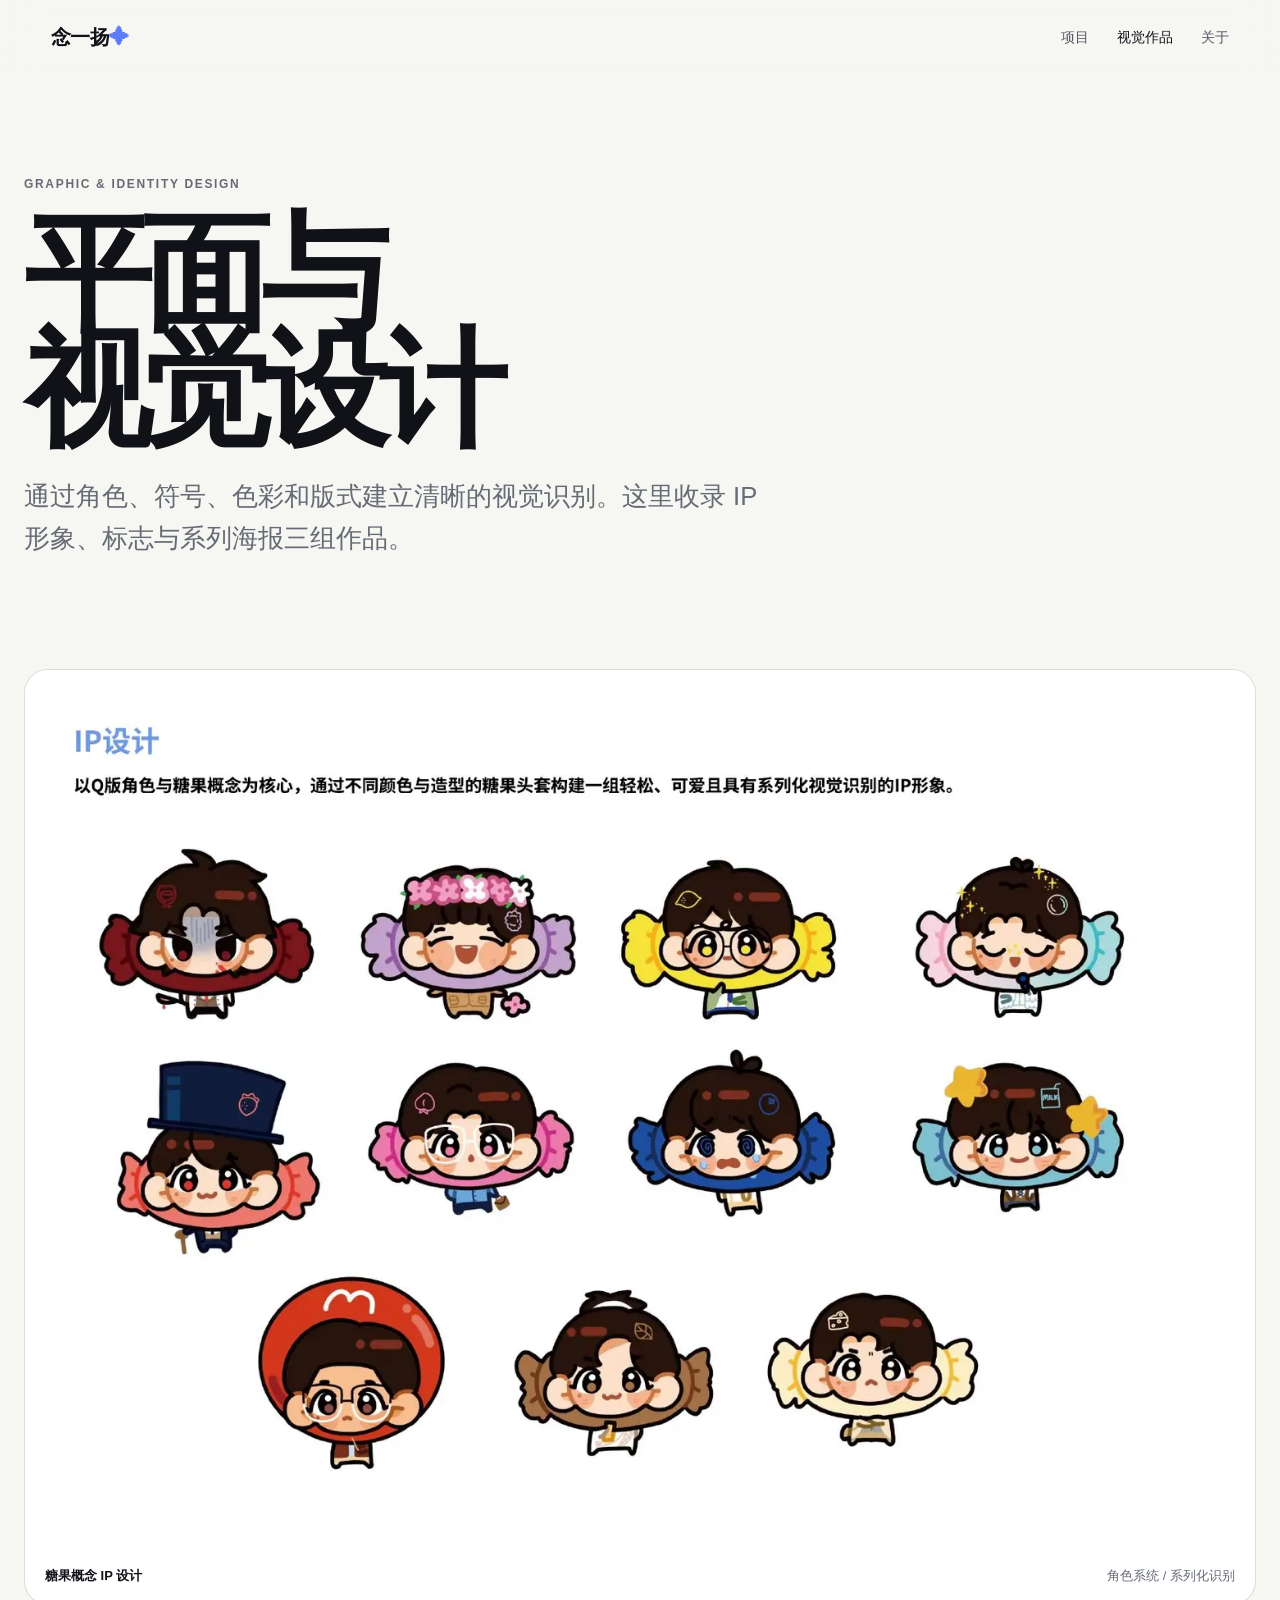
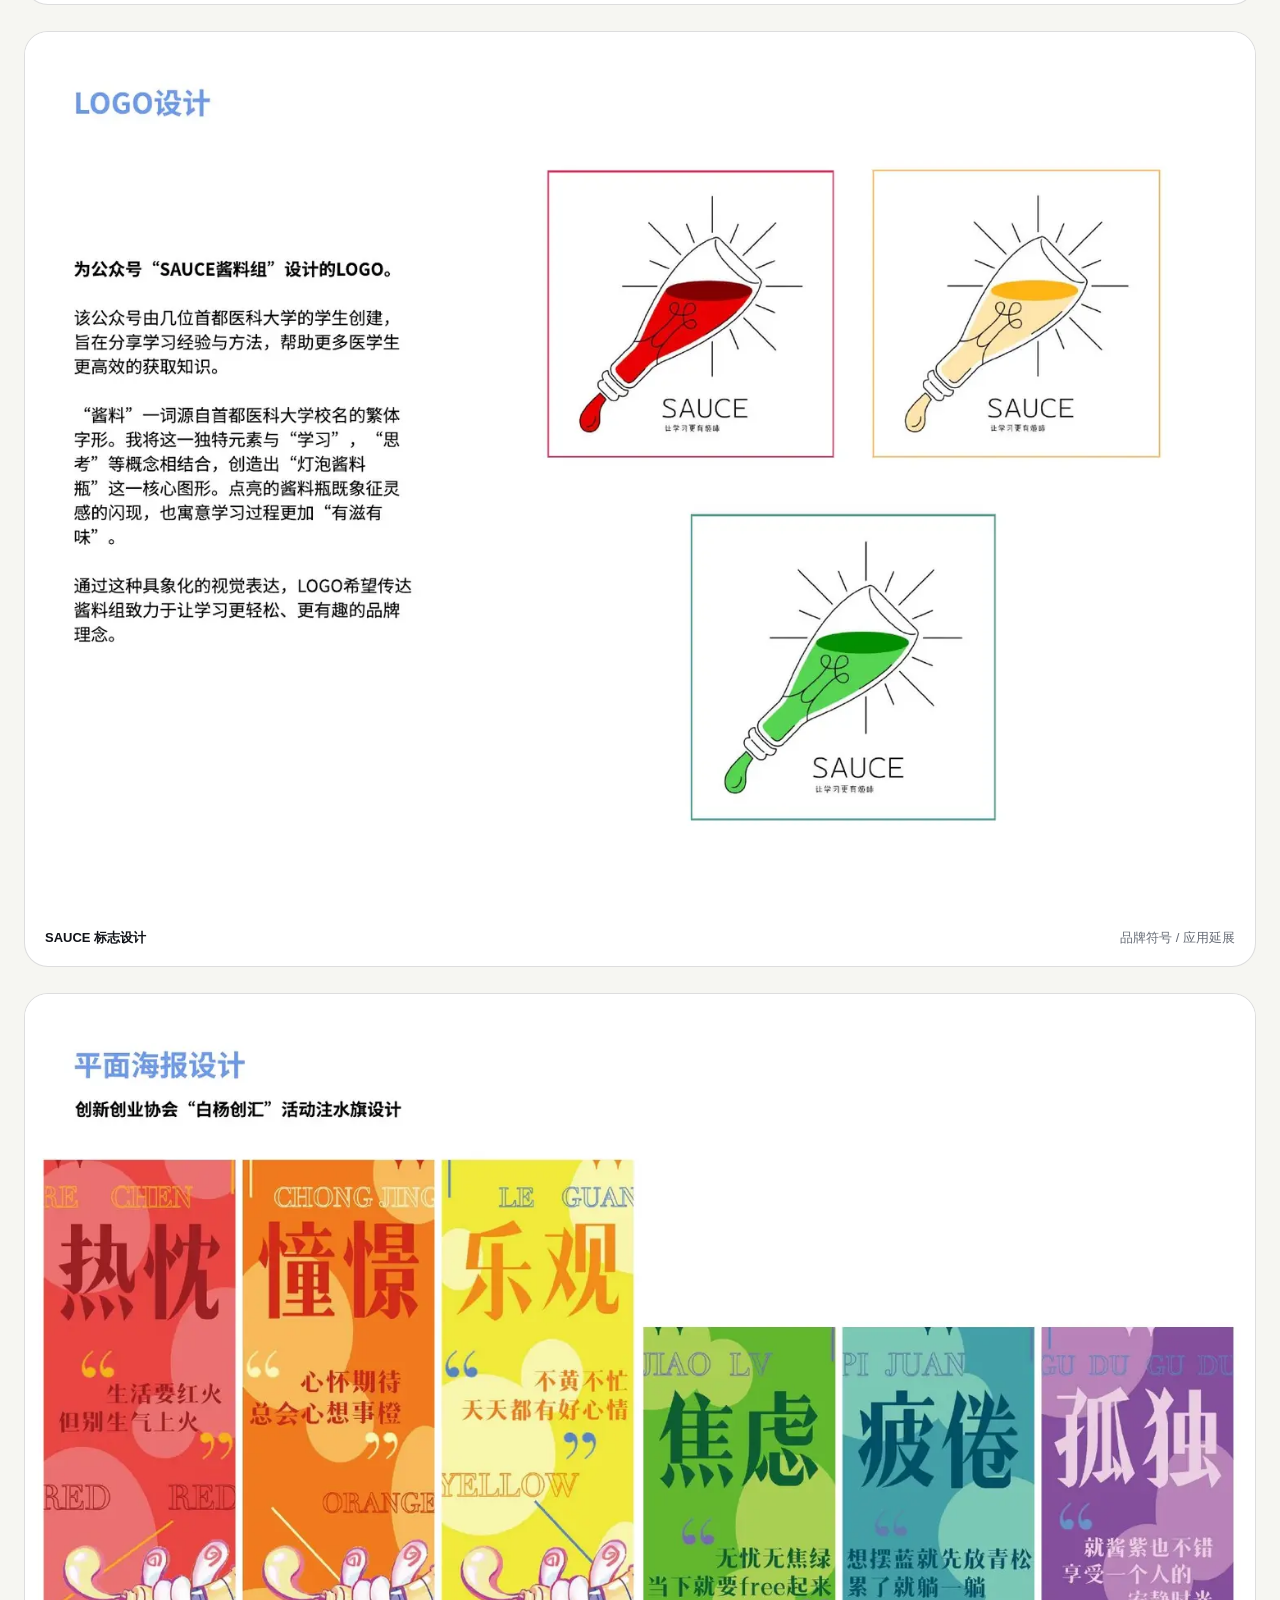
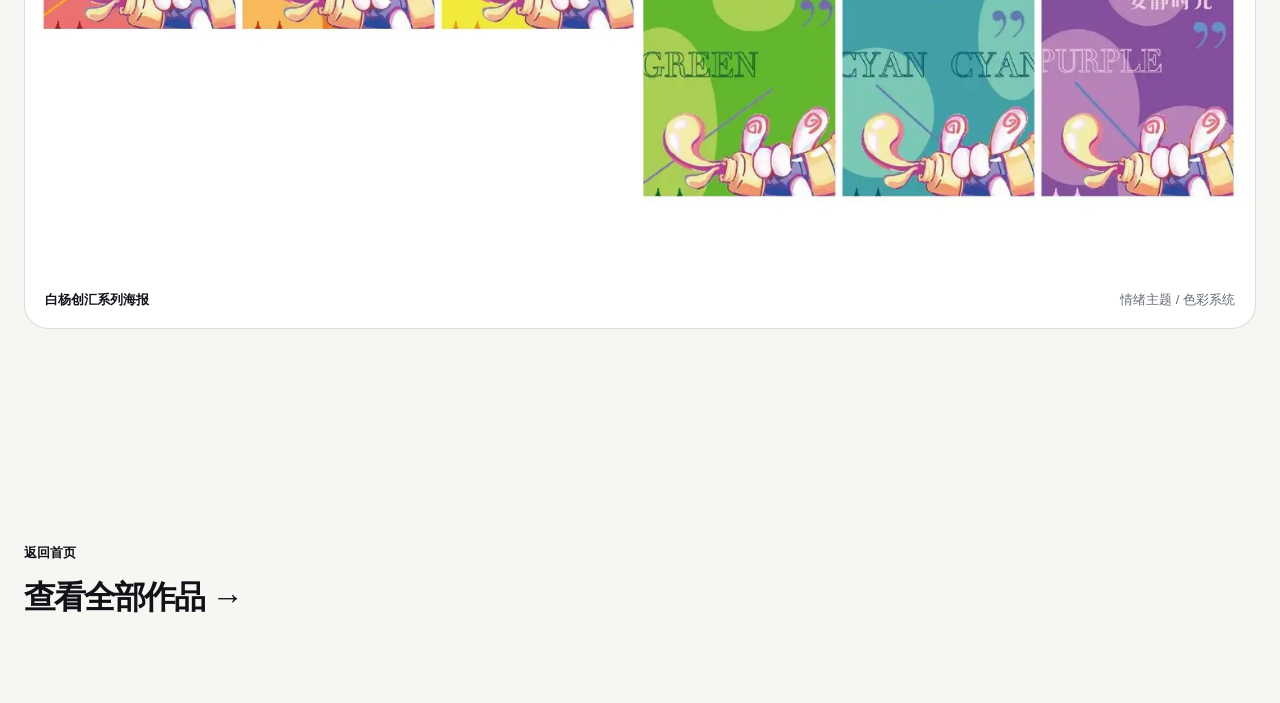
==== visual/graphic-design.html @ c4286728 "added porfolio" ====
<!doctype html>
<html lang="zh-CN"><head><meta charset="utf-8"><meta name="viewport" content="width=device-width,initial-scale=1"><meta name="description" content="念一扬的IP设计、标志设计与系列海报作品。"><title>平面设计｜念一扬作品集</title><link rel="stylesheet" href="../assets/styles.css"></head>
<body><a class="skip-link" href="#main">跳到正文</a><nav class="site-nav" aria-label="主导航"><a class="brand" href="../index.html">念一扬<span style="color:#5c7cff">✦</span></a><button class="menu-toggle" aria-expanded="false" aria-label="打开菜单">菜单</button><div class="nav-links"><a href="../index.html#work">项目</a><a href="../index.html#visual" aria-current="page">视觉作品</a><a href="../index.html#about">关于</a></div></nav>
<main id="main"><header class="archive-hero"><div class="shell"><span class="eyebrow">Graphic & Identity Design</span><h1>平面与<br>视觉设计</h1><p>通过角色、符号、色彩和版式建立清晰的视觉识别。这里收录 IP 形象、标志与系列海报三组作品。</p></div></header>
<section class="gallery-section"><div class="shell graphic-grid">
  <figure class="gallery-item reveal"><img src="../assets/images/visual/work-34.webp" alt="以Q版角色与糖果为核心的系列IP设计" loading="lazy"><figcaption><strong>糖果概念 IP 设计</strong><span>角色系统 / 系列化识别</span></figcaption></figure>
  <figure class="gallery-item reveal"><img src="../assets/images/visual/work-35.webp" alt="SAUCE酱料品牌标志设计" loading="lazy"><figcaption><strong>SAUCE 标志设计</strong><span>品牌符号 / 应用延展</span></figcaption></figure>
  <figure class="gallery-item reveal"><img src="../assets/images/visual/work-36.webp" alt="白杨创汇活动注水旗系列海报设计" loading="lazy"><figcaption><strong>白杨创汇系列海报</strong><span>情绪主题 / 色彩系统</span></figcaption></figure>
</div></section><a class="next-project" href="../index.html#visual"><div class="shell"><small>返回首页</small><h2>查看全部作品 →</h2></div></a></main>
<div class="lightbox" role="dialog" aria-modal="true"><button aria-label="关闭">×</button><img alt="放大的平面设计作品"></div><script src="../assets/site.js"></script></body></html>
---- assets/styles.css ----
:root {
  --ink: #101218;
  --paper: #f6f6f2;
  --muted: #666b75;
  --line: rgba(16, 18, 24, .14);
  --blue: #5c7cff;
  --radius: 26px;
  --max: 1240px;
}

* { box-sizing: border-box; }
html { scroll-behavior: smooth; }
body {
  margin: 0;
  color: var(--ink);
  background: var(--paper);
  font-family: Inter, "Noto Sans SC", "PingFang SC", "Microsoft YaHei", sans-serif;
  line-height: 1.65;
}
a { color: inherit; text-decoration: none; }
img { display: block; max-width: 100%; }
button { font: inherit; }

.skip-link { position: fixed; left: 16px; top: -60px; z-index: 99; padding: 10px 16px; background: #fff; border-radius: 12px; }
.skip-link:focus { top: 16px; }
.site-nav {
  position: fixed; inset: 0 0 auto; z-index: 40; height: 76px;
  display: flex; align-items: center; justify-content: space-between;
  padding: 0 clamp(22px, 4vw, 64px); background: rgba(246,246,242,.82);
  backdrop-filter: blur(18px); border-bottom: 1px solid transparent;
  transition: border-color .25s, background .25s;
}
.site-nav.scrolled { border-color: var(--line); background: rgba(246,246,242,.94); }
.brand { font-weight: 760; letter-spacing: -.04em; font-size: 20px; }
.nav-links { display: flex; gap: 28px; align-items: center; font-size: 14px; }
.nav-links a { color: #555a65; }
.nav-links a:hover, .nav-links a[aria-current="page"] { color: var(--ink); }
.menu-toggle { display: none; border: 0; background: none; padding: 8px; }

.shell { width: min(var(--max), calc(100% - 48px)); margin-inline: auto; }
.eyebrow { font-size: 12px; font-weight: 700; letter-spacing: .14em; text-transform: uppercase; color: var(--muted); }
.display { margin: 0; font-size: clamp(48px, 6.4vw, 64px); line-height: 1.12; letter-spacing: -.05em; font-weight: 740; }
.lede { max-width: 760px; font-size: clamp(19px, 2.1vw, 30px); line-height: 1.45; letter-spacing: -.025em; color: #313541; }
.button { display: inline-flex; align-items: center; gap: 8px; min-height: 48px; padding: 0 18px; border: 1px solid var(--line); border-radius: 999px; font-weight: 650; font-size: 14px; transition: transform .2s, background .2s; }
.button:hover { transform: translateY(-2px); background: #fff; }
.button.dark { color: #fff; background: var(--ink); border-color: var(--ink); }

.home-hero { min-height: 100svh; display: flex; align-items: flex-end; padding: 150px 0 70px; position: relative; overflow: hidden; }
.home-hero::before, .home-hero::after { content: ""; position: absolute; border-radius: 50%; filter: blur(2px); pointer-events: none; }
.home-hero::before { width: 52vw; height: 52vw; right: -14vw; top: -20vw; background: radial-gradient(circle, rgba(91,126,255,.20), transparent 67%); }
.home-hero::after { width: 30vw; height: 30vw; left: -12vw; bottom: -12vw; background: radial-gradient(circle, rgba(255,188,106,.18), transparent 70%); }
.hero-topline { display: flex; justify-content: space-between; gap: 28px; align-items: end; margin-bottom: 34px; }
.hero-title .spark { color: var(--blue); font-size: .46em; vertical-align: top; margin-left: .08em; }
.hero-foot { margin-top: 40px; display: grid; grid-template-columns: 1fr 1fr; gap: 30px; align-items: end; }
.hero-foot p { margin: 0; max-width: 650px; font-size: 18px; color: #4c505a; }
.scroll-cue { justify-self: end; color: var(--muted); font-size: 13px; }

.section { padding: 120px 0; }
.section-head { display: grid; grid-template-columns: 1fr 2fr; gap: 32px; align-items: start; margin-bottom: 52px; }
.section-head h2 { margin: 0; font-size: clamp(34px, 5vw, 48px); line-height: 1; letter-spacing: -.055em; }
.section-head p { margin: 28px 0 0; max-width: 980px; font-size: 18px; line-height: 1.8; color: var(--muted); }

.relation-grid { display: grid; grid-template-columns: repeat(4, 1fr); border: 1px solid var(--line); border-radius: var(--radius); overflow: hidden; background: rgba(255,255,255,.45); }
.relation { padding: 30px 24px; min-height: 215px; border-right: 1px solid var(--line); display: flex; flex-direction: column; justify-content: space-between; transition: background .25s; }
.relation:last-child { border-right: 0; }
.relation:hover { background: #fff; }
.relation strong { font-size: 28px; letter-spacing: -.04em; }
.relation span { font-size: 13px; color: var(--muted); }

.project-list { display: grid; gap: 26px; }
.project-card { --accent: #ff9f43; display: grid; grid-template-columns: 1.08fr .92fr; min-height: 610px; border-radius: 34px; overflow: hidden; background: #fff; }
.project-card:nth-child(even) .project-copy { order: 2; }
.project-card:nth-child(even) .project-image { order: 1; }
.project-copy { padding: clamp(34px, 5vw, 72px); display: flex; flex-direction: column; justify-content: space-between; }
.project-number { font-size: 13px; color: var(--accent); font-weight: 800; letter-spacing: .14em; }
.project-copy h3 { margin: 18px 0; font-size: clamp(40px, 5vw, 74px); line-height: 1; letter-spacing: -.06em; }
.project-copy p { color: var(--muted); max-width: 540px; }
.tags { display: flex; flex-wrap: wrap; gap: 8px; margin: 22px 0 30px; }
.tag { padding: 7px 11px; border: 1px solid var(--line); border-radius: 999px; font-size: 12px; }
.project-image { min-height: 470px; overflow: hidden; background: var(--accent); }
.project-image img { width: 100%; height: 100%; object-fit: cover; transition: transform .7s cubic-bezier(.2,.7,.2,1); }
.project-card:hover .project-image img { transform: scale(1.035); }
.project-card.stay { --accent: #ef8b27; }
.project-card.theatre { --accent: #6b87ff; color: #f4f7ff; background: #0a0d17; }
.project-card.theatre p { color: #aeb8cf; }
.project-card.theatre .tag { border-color: rgba(255,255,255,.25); }
.project-card.dog { --accent: #ddad37; color: #f5f7fc; background: #132945; }
.project-card.dog p { color: #b8c6d8; }
.project-card.dog .tag { border-color: rgba(255,255,255,.24); }
.project-card.ailand { --accent: #1ebda4; background: #e5f8f3; }

.visual-grid { display: grid; grid-template-columns: 1.15fr .85fr; gap: 24px; }
.visual-card { position: relative; min-height: 580px; overflow: hidden; border-radius: 32px; background: #fff; }
.visual-card img { width: 100%; height: 100%; object-fit: cover; transition: transform .7s cubic-bezier(.2,.7,.2,1); }
.visual-card:hover img { transform: scale(1.035); }
.visual-card::after { content: ""; position: absolute; inset: 0; background: linear-gradient(transparent 48%, rgba(9,12,18,.78)); pointer-events: none; }
.visual-card-copy { position: absolute; z-index: 2; left: clamp(24px,4vw,48px); right: clamp(24px,4vw,48px); bottom: 34px; color: #fff; }
.visual-card-copy span { font-size: 12px; letter-spacing: .14em; text-transform: uppercase; opacity: .78; }
.visual-card-copy h3 { margin: 7px 0 5px; font-size: clamp(34px,4vw,58px); line-height: 1; letter-spacing: -.05em; }
.visual-card-copy p { margin: 0; opacity: .78; font-size: 14px; }

.about-grid { display: grid; grid-template-columns: 1.2fr .8fr; gap: 100px; }
.about-grid h2 { margin: 0; font-size: clamp(44px, 6vw, 64px); line-height: 1; letter-spacing: -.06em; }
.about-grid p { color: var(--muted); font-size: 18px; }
.facts { border-top: 1px solid var(--line); }
.fact { display: grid; grid-template-columns: 110px 1fr; gap: 20px; padding: 18px 0; border-bottom: 1px solid var(--line); font-size: 14px; }
.fact span:first-child { color: var(--muted); }

.site-footer { padding: 60px 0 34px; border-top: 1px solid var(--line); }
.footer-main { display: flex; justify-content: space-between; align-items: end; gap: 30px; }
.footer-main h2 { margin: 0; font-size: clamp(42px, 7vw, 64px); line-height: 1; letter-spacing: -.06em; }
.footer-note { margin-top: 70px; display: flex; justify-content: space-between; color: var(--muted); font-size: 12px; }

/* Project pages */
.project-page { --project-accent: #ef8b27; --project-bg: #fff4df; }
.project-page.theatre-theme { --project-accent: #7391ff; --project-bg: #0c101c; background: #090c14; color: #f2f5fd; }
.project-page.dog-theme { --project-accent: #e1b442; --project-bg: #142c49; background: #0f2239; color: #f3f6fa; }
.project-page.ailand-theme { --project-accent: #18a88f; --project-bg: #e0f5f0; }
.project-page.theatre-theme .site-nav, .project-page.dog-theme .site-nav { color: #fff; background: rgba(9,12,20,.82); }
.project-page.theatre-theme .nav-links a, .project-page.dog-theme .nav-links a { color: #bbc3d2; }
.project-page.theatre-theme .site-footer, .project-page.dog-theme .site-footer { border-color: rgba(255,255,255,.14); }
.project-hero { padding: 150px 0 70px; min-height: 100svh; background: var(--project-bg); }
.project-kicker { color: var(--project-accent); font-size: 13px; font-weight: 800; letter-spacing: .14em; text-transform: uppercase; }
.project-title { margin: 24px 0; max-width: 3100px; font-size: clamp(58px, 10vw, 48px); line-height: 1.08; letter-spacing: .015em; }
.project-subtitle { max-width: 1800px; font-size: clamp(20px, 2.2vw, 30px); line-height: 1.5; opacity: .76; }
.hero-media { margin-top: 62px; height: min(64vw, 760px); border-radius: 30px; overflow: hidden; background: #ddd; }
.hero-media img { width: 100%; height: 100%; object-fit: cover; }
.meta-grid { display: grid; grid-template-columns: repeat(4, 1fr); gap: 28px; padding: 36px 0; border-bottom: 1px solid var(--line); }
.theatre-theme .meta-grid, .dog-theme .meta-grid { border-color: rgba(255,255,255,.14); }
.meta-item span { display: block; font-size: 11px; letter-spacing: .12em; text-transform: uppercase; opacity: .55; margin-bottom: 8px; }
.meta-item strong { font-size: 14px; }
.case-section { padding: 40px 0; }
.case-layout { display: grid; grid-template-columns: .72fr 4.28fr; gap: clamp(50px, 9vw, 140px); }
.case-label { position: sticky; top: 110px; align-self: start; color: var(--project-accent); font-size: 13px; font-weight: 800; letter-spacing: .12em; text-transform: uppercase; }
.case-body h2 { margin: 0 0 30px; font-size: clamp(38px, 5vw, 36px); line-height: 1.02; letter-spacing: -.05em; }
.case-body p { max-width: 770px; font-size: 18px; opacity: .72; }
.quote { margin: 56px 0; padding-left: 28px; border-left: 4px solid var(--project-accent); font-size: clamp(22px, 3vw, 22px); line-height: 1.35; letter-spacing: -.03em; }
.feature-grid { display: grid; grid-template-columns: repeat(2, 1fr); gap: 14px; margin-top: 42px; }
.feature { min-height: 190px; padding: 28px; border: 1px solid var(--line); border-radius: 22px; }
.theatre-theme .feature, .dog-theme .feature { border-color: rgba(255,255,255,.16); }
.feature b { display: block; font-size: 20px; margin-bottom: 10px; }
.feature p { margin: 0; font-size: 14px; }
.board { margin: 26px 0 0; border-radius: 24px; overflow: hidden; cursor: zoom-in; background: #ddd; }
.board img { width: 100%; }
.result-band { padding: 90px 0; background: var(--project-accent); color: #101218; }
.result-grid { display: grid; grid-template-columns: 1.2fr repeat(3, .6fr); gap: 34px; align-items: end; }
.result-grid h2 { margin: 0; font-size: clamp(42px, 6vw, 42px); line-height: 1.25; letter-spacing: -.06em; }
.stat strong { display: block; font-size: 42px; letter-spacing: -.05em; }
.stat span { font-size: 13px; }
.next-project { display: block; padding: 90px 0; }
.next-project small { color: var(--project-accent); font-weight: 700; }
.next-project h2 { margin: 15px 0 0; font-size: clamp(32px, 8vw, 32px); line-height: 1; letter-spacing: -.06em; }
.archive-hero { padding: 170px 0 80px; }
.archive-hero h1 { margin: 20px 0 28px; max-width: 1050px; font-size: clamp(58px,10vw,140px); line-height: .9; letter-spacing: -.075em; }
.archive-hero p { max-width: 740px; margin: 0; font-size: clamp(19px,2vw,28px); color: var(--muted); }
.gallery-section { padding: 30px 0 120px; }
.gallery-grid { display: grid; grid-template-columns: repeat(2, 1fr); gap: 22px; }
.gallery-item { margin: 0; overflow: hidden; border-radius: 24px; background: #fff; border: 1px solid var(--line); cursor: zoom-in; }
.gallery-item.wide { grid-column: 1 / -1; }
.gallery-item img { width: 100%; aspect-ratio: 1.405 / 1; object-fit: cover; }
.gallery-item figcaption { display: flex; justify-content: space-between; gap: 20px; padding: 18px 20px; font-size: 13px; }
.gallery-item figcaption span { color: var(--muted); }
.graphic-grid { display: grid; gap: 26px; }
.graphic-grid .gallery-item img { aspect-ratio: auto; }
.lightbox { position: fixed; inset: 0; z-index: 80; display: none; place-items: center; padding: 24px; background: rgba(0,0,0,.9); }
.lightbox.open { display: grid; }
.lightbox img { max-height: 92vh; max-width: 94vw; object-fit: contain; }
.lightbox button { position: absolute; right: 24px; top: 18px; color: #fff; border: 0; background: none; font-size: 34px; cursor: pointer; }
.reveal { opacity: 1; transform: none; transition: opacity .7s, transform .7s; }
.animate-ready .reveal { opacity: 0; transform: translateY(24px); }
.animate-ready .reveal.visible { opacity: 1; transform: none; }

@media (max-width: 860px) {
  .shell { width: min(100% - 32px, var(--max)); }
  .menu-toggle { display: block; }
  .nav-links { position: fixed; top: 76px; left: 16px; right: 16px; display: none; flex-direction: column; align-items: stretch; padding: 18px; border-radius: 18px; background: #fff; box-shadow: 0 20px 50px rgba(0,0,0,.12); }
  .nav-links.open { display: flex; }
  .theatre-theme .nav-links, .dog-theme .nav-links { background: #111725; }
  .hero-foot, .section-head, .about-grid, .case-layout { grid-template-columns: 1fr; }
  .scroll-cue { justify-self: start; }
  .section { padding: 84px 0; }
  .relation-grid { grid-template-columns: 1fr 1fr; }
  .relation:nth-child(2) { border-right: 0; }
  .relation:nth-child(-n+2) { border-bottom: 1px solid var(--line); }
  .project-card { grid-template-columns: 1fr; min-height: 0; }
  .project-card:nth-child(even) .project-copy, .project-card:nth-child(even) .project-image { order: initial; }
  .project-image { min-height: 410px; }
  .visual-grid { grid-template-columns: 1fr; }
  .visual-card { min-height: 520px; }
  .meta-grid { grid-template-columns: 1fr 1fr; }
  .case-label { position: static; }
  .result-grid { grid-template-columns: 1fr 1fr; }
  .result-grid h2 { grid-column: 1/-1; }
}

@media (max-width: 540px) {
  .home-hero { padding-top: 125px; }
  .hero-topline { display: block; }
  .display { font-size: 44px; line-height: 1.14; letter-spacing: -.04em; }
  .relation-grid, .feature-grid, .result-grid { grid-template-columns: 1fr; }
  .gallery-grid { grid-template-columns: 1fr; }
  .gallery-item.wide { grid-column: auto; }
  .relation { border-right: 0; border-bottom: 1px solid var(--line); }
  .relation:last-child { border-bottom: 0; }
  .project-image { min-height: 330px; }
  .meta-grid { grid-template-columns: 1fr; }
  .footer-main, .footer-note { display: block; }
  .footer-main .button { margin-top: 24px; }
  .footer-note span { display: block; margin-top: 8px; }
}

@media (prefers-reduced-motion: reduce) {
  * { scroll-behavior: auto !important; transition: none !important; }
  .reveal { opacity: 1; transform: none; }
}
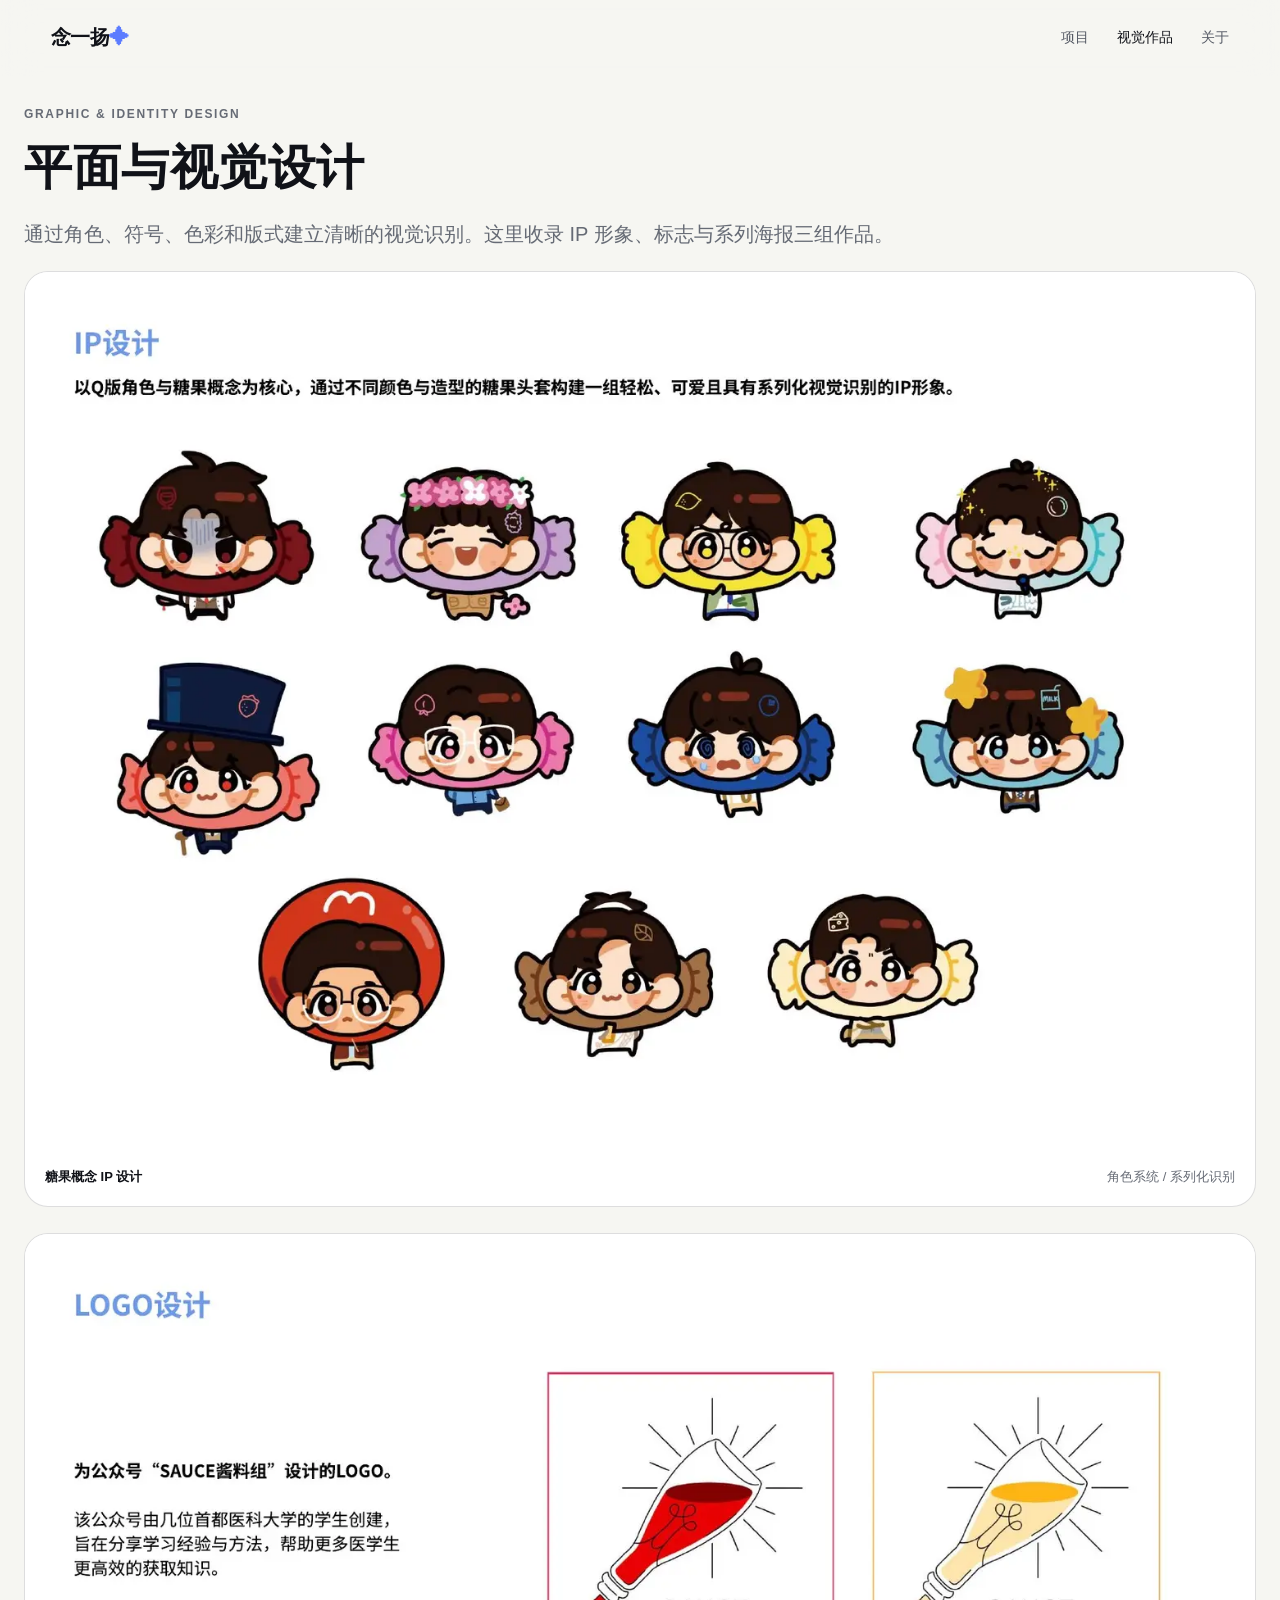
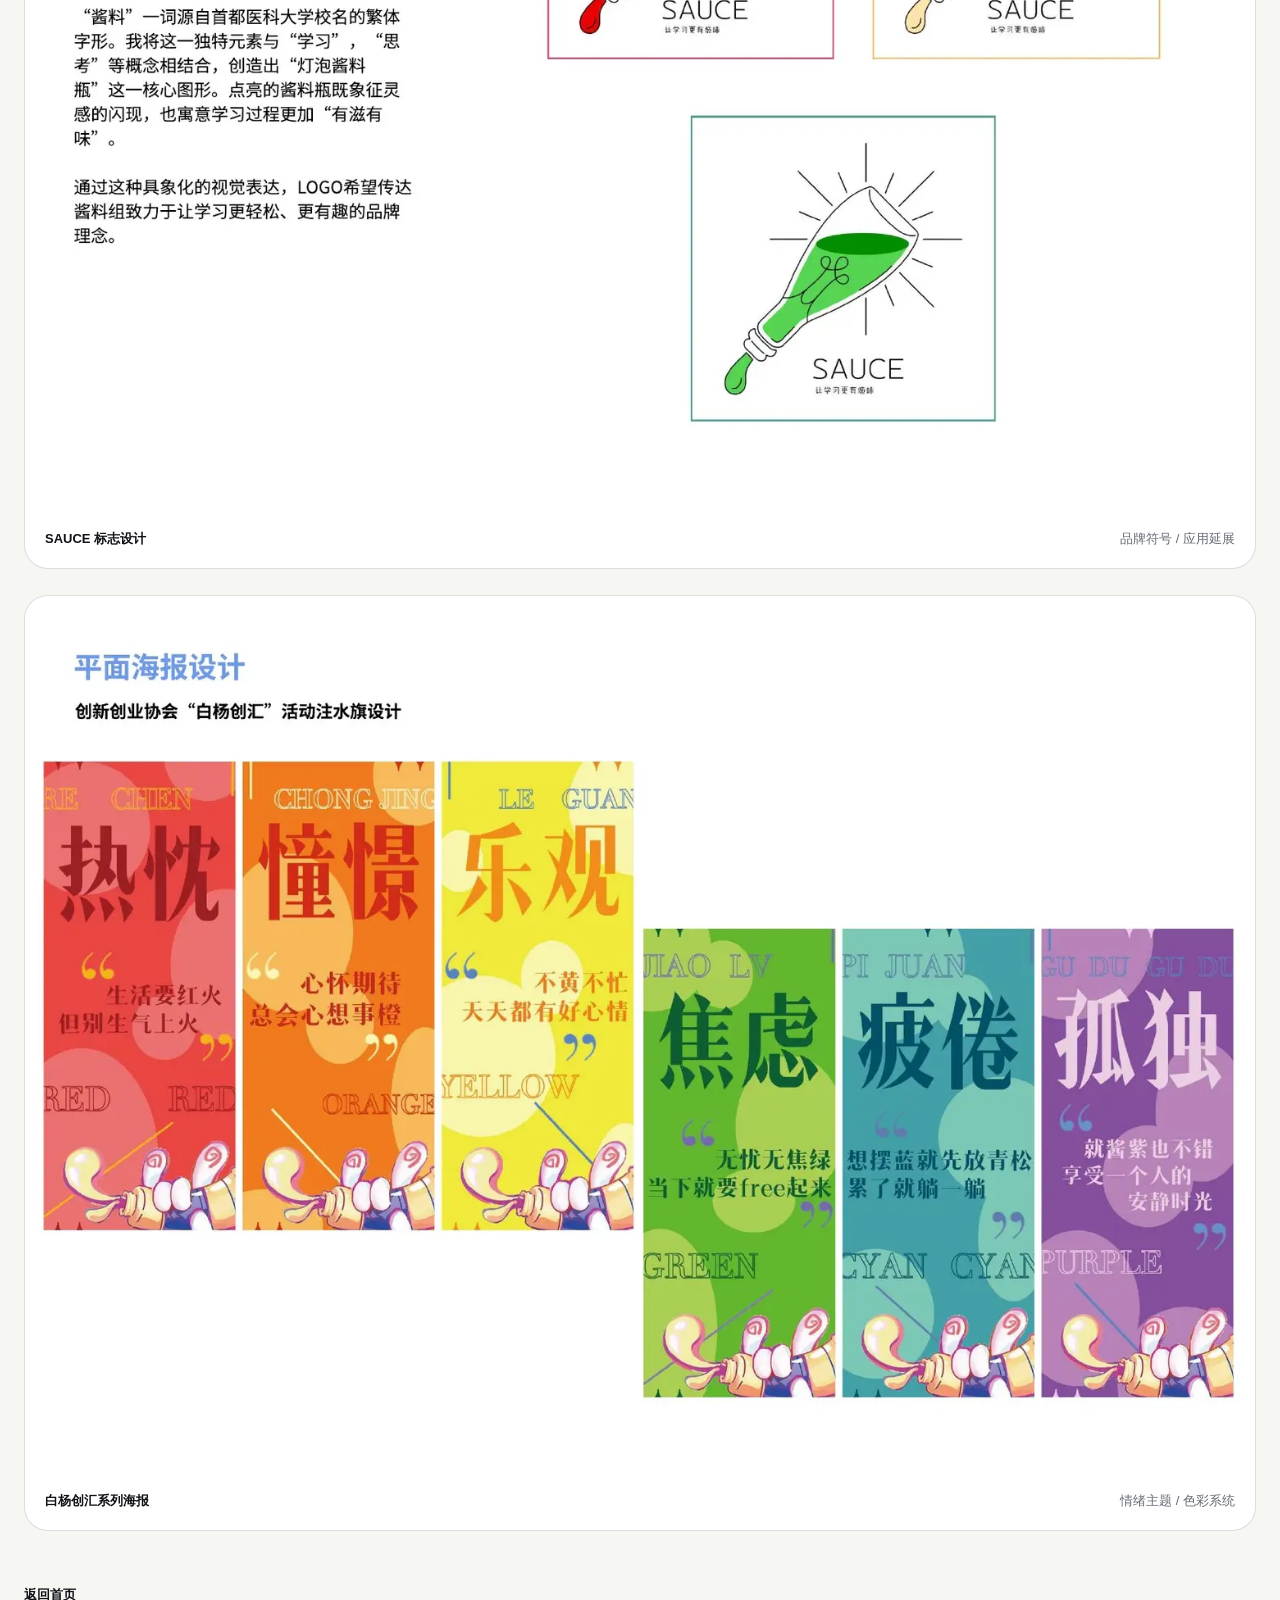
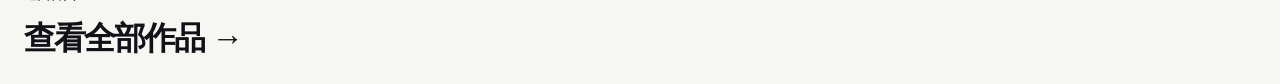
==== commit 3eaf527a: "updated styple" ====
--- a/visual/graphic-design.html
+++ b/visual/graphic-design.html
@@ -1,7 +1,7 @@
 <!doctype html>
 <html lang="zh-CN"><head><meta charset="utf-8"><meta name="viewport" content="width=device-width,initial-scale=1"><meta name="description" content="念一扬的IP设计、标志设计与系列海报作品。"><title>平面设计｜念一扬作品集</title><link rel="stylesheet" href="../assets/styles.css"></head>
 <body><a class="skip-link" href="#main">跳到正文</a><nav class="site-nav" aria-label="主导航"><a class="brand" href="../index.html">念一扬<span style="color:#5c7cff">✦</span></a><button class="menu-toggle" aria-expanded="false" aria-label="打开菜单">菜单</button><div class="nav-links"><a href="../index.html#work">项目</a><a href="../index.html#visual" aria-current="page">视觉作品</a><a href="../index.html#about">关于</a></div></nav>
-<main id="main"><header class="archive-hero"><div class="shell"><span class="eyebrow">Graphic & Identity Design</span><h1>平面与<br>视觉设计</h1><p>通过角色、符号、色彩和版式建立清晰的视觉识别。这里收录 IP 形象、标志与系列海报三组作品。</p></div></header>
+<main id="main"><header class="archive-hero"><div class="shell"><span class="eyebrow">Graphic & Identity Design</span><h1>平面与视觉设计</h1><p>通过角色、符号、色彩和版式建立清晰的视觉识别。这里收录 IP 形象、标志与系列海报三组作品。</p></div></header>
 <section class="gallery-section"><div class="shell graphic-grid">
   <figure class="gallery-item reveal"><img src="../assets/images/visual/work-34.webp" alt="以Q版角色与糖果为核心的系列IP设计" loading="lazy"><figcaption><strong>糖果概念 IP 设计</strong><span>角色系统 / 系列化识别</span></figcaption></figure>
   <figure class="gallery-item reveal"><img src="../assets/images/visual/work-35.webp" alt="SAUCE酱料品牌标志设计" loading="lazy"><figcaption><strong>SAUCE 标志设计</strong><span>品牌符号 / 应用延展</span></figcaption></figure>
--- a/assets/styles.css
+++ b/assets/styles.css
@@ -45,7 +45,7 @@
 .button:hover { transform: translateY(-2px); background: #fff; }
 .button.dark { color: #fff; background: var(--ink); border-color: var(--ink); }
 
-.home-hero { min-height: 100svh; display: flex; align-items: flex-end; padding: 150px 0 70px; position: relative; overflow: hidden; }
+.home-hero { min-height: 40svh; display: flex; align-items: flex-end; padding: 50px 0 70px; position: relative; overflow: hidden; }
 .home-hero::before, .home-hero::after { content: ""; position: absolute; border-radius: 50%; filter: blur(2px); pointer-events: none; }
 .home-hero::before { width: 52vw; height: 52vw; right: -14vw; top: -20vw; background: radial-gradient(circle, rgba(91,126,255,.20), transparent 67%); }
 .home-hero::after { width: 30vw; height: 30vw; left: -12vw; bottom: -12vw; background: radial-gradient(circle, rgba(255,188,106,.18), transparent 70%); }
@@ -147,13 +147,13 @@
 .result-grid h2 { margin: 0; font-size: clamp(42px, 6vw, 42px); line-height: 1.25; letter-spacing: -.06em; }
 .stat strong { display: block; font-size: 42px; letter-spacing: -.05em; }
 .stat span { font-size: 13px; }
-.next-project { display: block; padding: 90px 0; }
+.next-project { display: block; padding: 30px 0; }
 .next-project small { color: var(--project-accent); font-weight: 700; }
 .next-project h2 { margin: 15px 0 0; font-size: clamp(32px, 8vw, 32px); line-height: 1; letter-spacing: -.06em; }
-.archive-hero { padding: 170px 0 80px; }
-.archive-hero h1 { margin: 20px 0 28px; max-width: 1050px; font-size: clamp(58px,10vw,140px); line-height: .9; letter-spacing: -.075em; }
-.archive-hero p { max-width: 740px; margin: 0; font-size: clamp(19px,2vw,28px); color: var(--muted); }
-.gallery-section { padding: 30px 0 120px; }
+.archive-hero { padding: 100px 0 10px; }
+.archive-hero h1 { margin: 20px 0 28px; max-width: 1050px; font-size: clamp(48px,10vw,48px); line-height: .9; letter-spacing: .015em; }
+.archive-hero p { max-width: 1740px; margin: 0; font-size: clamp(19px,2vw,20px); color: var(--muted); }
+.gallery-section { padding: 10px 0 20px; }
 .gallery-grid { display: grid; grid-template-columns: repeat(2, 1fr); gap: 22px; }
 .gallery-item { margin: 0; overflow: hidden; border-radius: 24px; background: #fff; border: 1px solid var(--line); cursor: zoom-in; }
 .gallery-item.wide { grid-column: 1 / -1; }
